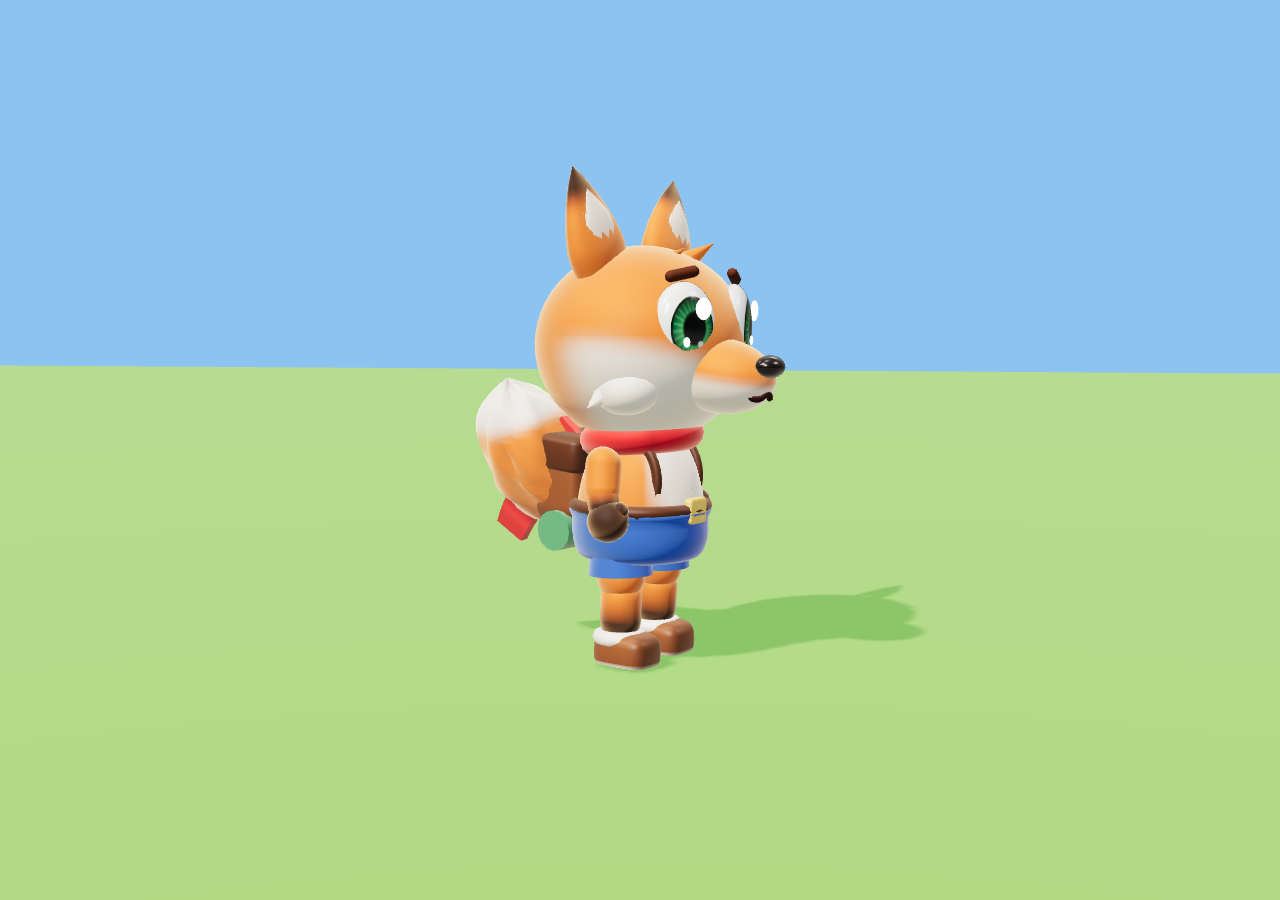
==== src/entities/player/_view.html @ fd32e466 "WIP: integración de módulos de subagentes (UI, visuales en curso) Co-Authored-By: Claude Opus 5.5 <n" ====
<!doctype html><html><head><meta charset="utf-8">
<script type="importmap">{ "imports": { "three": "/vendor/three/build/three.module.min.js", "three/addons/": "/vendor/three/addons/" } }</script>
<style>body{margin:0;background:#88b8e8}</style></head><body>
<script type="module">
import * as THREE from 'three';
import { RoomEnvironment } from 'three/addons/environments/RoomEnvironment.js';
import { createPlayerModel } from '../playerModel.js';
const q = new URLSearchParams(location.search);
const r = new THREE.WebGLRenderer({ antialias: true }); r.setSize(innerWidth, innerHeight);
r.toneMapping = THREE.ACESFilmicToneMapping; r.shadowMap.enabled = true; r.shadowMap.type = THREE.PCFSoftShadowMap;
document.body.appendChild(r.domElement);
const scene = new THREE.Scene(); scene.background = new THREE.Color(0x8cc3f0);
const pm = new THREE.PMREMGenerator(r); scene.environment = pm.fromScene(new RoomEnvironment(), 0.04).texture; scene.environmentIntensity = 0.45;
const sun = new THREE.DirectionalLight(0xfff1d6, 2.6); sun.position.set(-4, 8, 6); sun.castShadow = true; sun.shadow.mapSize.set(1024, 1024);
Object.assign(sun.shadow.camera, { left: -4, right: 4, top: 4, bottom: -4 }); scene.add(sun);
scene.add(new THREE.HemisphereLight(0xbfe0ff, 0x6a8a40, 0.9));
const ground = new THREE.Mesh(new THREE.PlaneGeometry(40, 40), new THREE.MeshStandardMaterial({ color: 0x6fbf4a })); ground.rotation.x = -Math.PI / 2; ground.receiveShadow = true; scene.add(ground);
const n = +(q.get('n') || 1), models = [];
const camZ = +(q.get('cz') || 3.2), camY = +(q.get('cy') || 0.8);
const cam = new THREE.PerspectiveCamera(+(q.get('fov') || 36), innerWidth / innerHeight, 0.05, 100);
const specs = (q.get('s') || '{}').split('|').map((x) => JSON.parse(x));
specs.forEach((sp, i) => { const m = createPlayerModel(); m.root.position.x = (i - (specs.length - 1) / 2) * +(q.get('gap') || 1.2); scene.add(m.root); models.push([m, sp]); });
cam.position.set(+(q.get('cx') || 0.6), camY, camZ); cam.lookAt(0, +(q.get('ly') || 0.5), 0);
let t = 0, last = performance.now();
const simT = +(q.get('t') || 0);
function step(dt) {
  t += dt;
  for (const [m, sp] of models) {
    const s = Object.assign({ vx: 0, vy: 0, onGround: true, facing: 1, speed: 0, power: 0, time: t, growT: -1, runMax: 10.2 }, sp);
    if (sp.growT !== undefined && sp.growT >= 0) s.growT = (sp.growT + t * 0.0) % 1;
    s.speed = Math.abs(s.vx); s.time = t;
    m.update(dt, s);
  }
}
for (let i = 0; i < simT * 60; i++) step(1 / 60);
window.ready = true;
function loop() { const now = performance.now(); const dt = Math.min(0.05, (now - last) / 1000); last = now; if (!q.get('freeze')) step(dt); r.render(scene, cam); requestAnimationFrame(loop); }
if (q.get("freeze")) { r.render(scene, cam); } else loop();
</script></body></html>
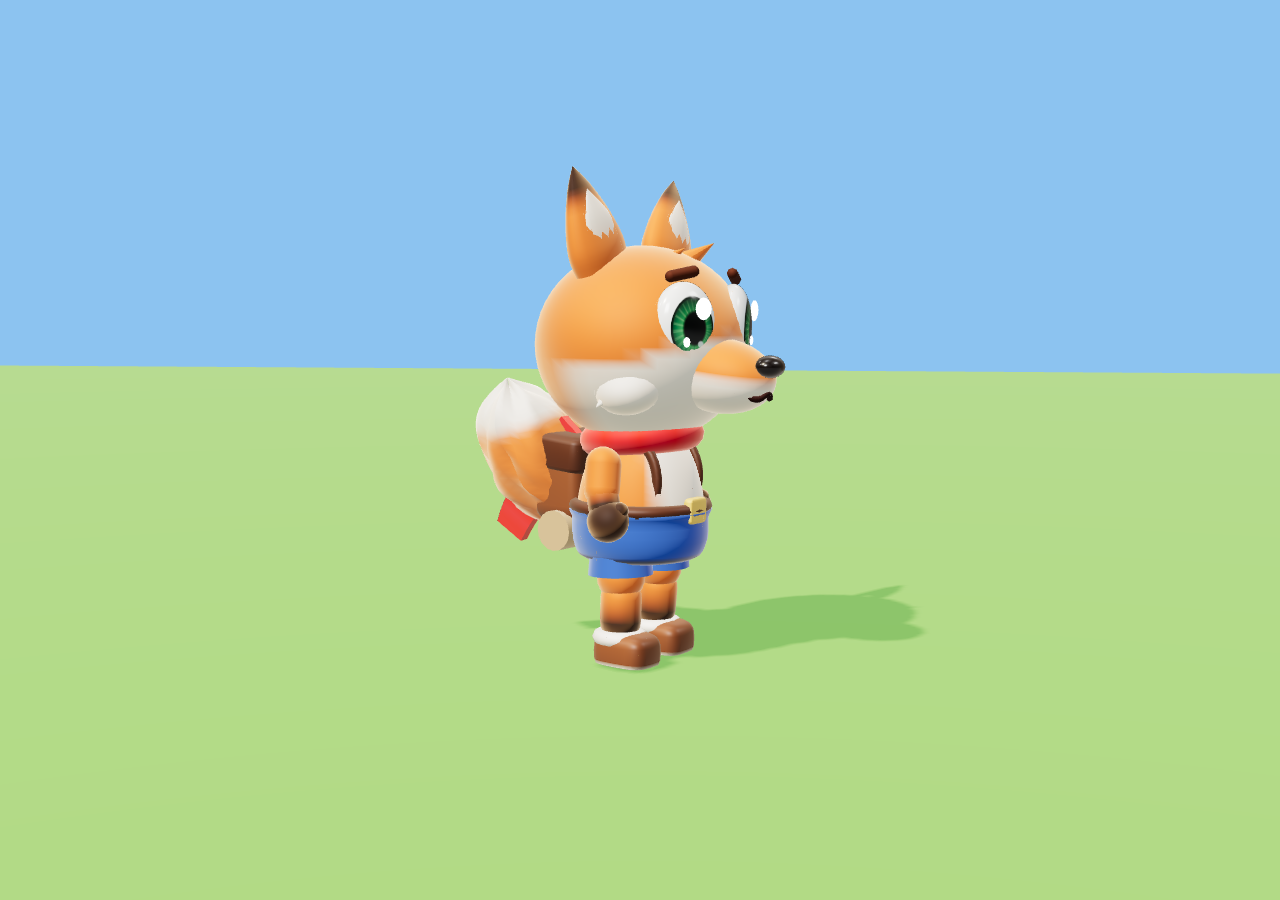
==== commit 4dce8f91: "WIP: progreso de subagentes (bloques, entorno, personaje, partículas) Co-Authored-By: Claude Opus 5." ====
--- a/src/entities/player/_view.html
+++ b/src/entities/player/_view.html
@@ -26,8 +26,10 @@
 function step(dt) {
   t += dt;
   for (const [m, sp] of models) {
-    const s = Object.assign({ vx: 0, vy: 0, onGround: true, facing: 1, speed: 0, power: 0, time: t, growT: -1, runMax: 10.2 }, sp);
-    if (sp.growT !== undefined && sp.growT >= 0) s.growT = (sp.growT + t * 0.0) % 1;
+    let cur = sp;
+    const tl = t - (sp.off || 0);
+    if (sp.seq) { let acc = 0; cur = sp.seq[sp.seq.length - 1][1]; for (const [d, st] of sp.seq) { if (tl < acc + d) { cur = Object.assign({}, st); if (st.growT === 'ramp') cur.growT = (tl - acc) / d; break; } acc += d; } }
+    const s = Object.assign({ vx: 0, vy: 0, onGround: true, facing: 1, speed: 0, power: 0, time: t, growT: -1, runMax: 10.2 }, cur);
     s.speed = Math.abs(s.vx); s.time = t;
     m.update(dt, s);
   }
